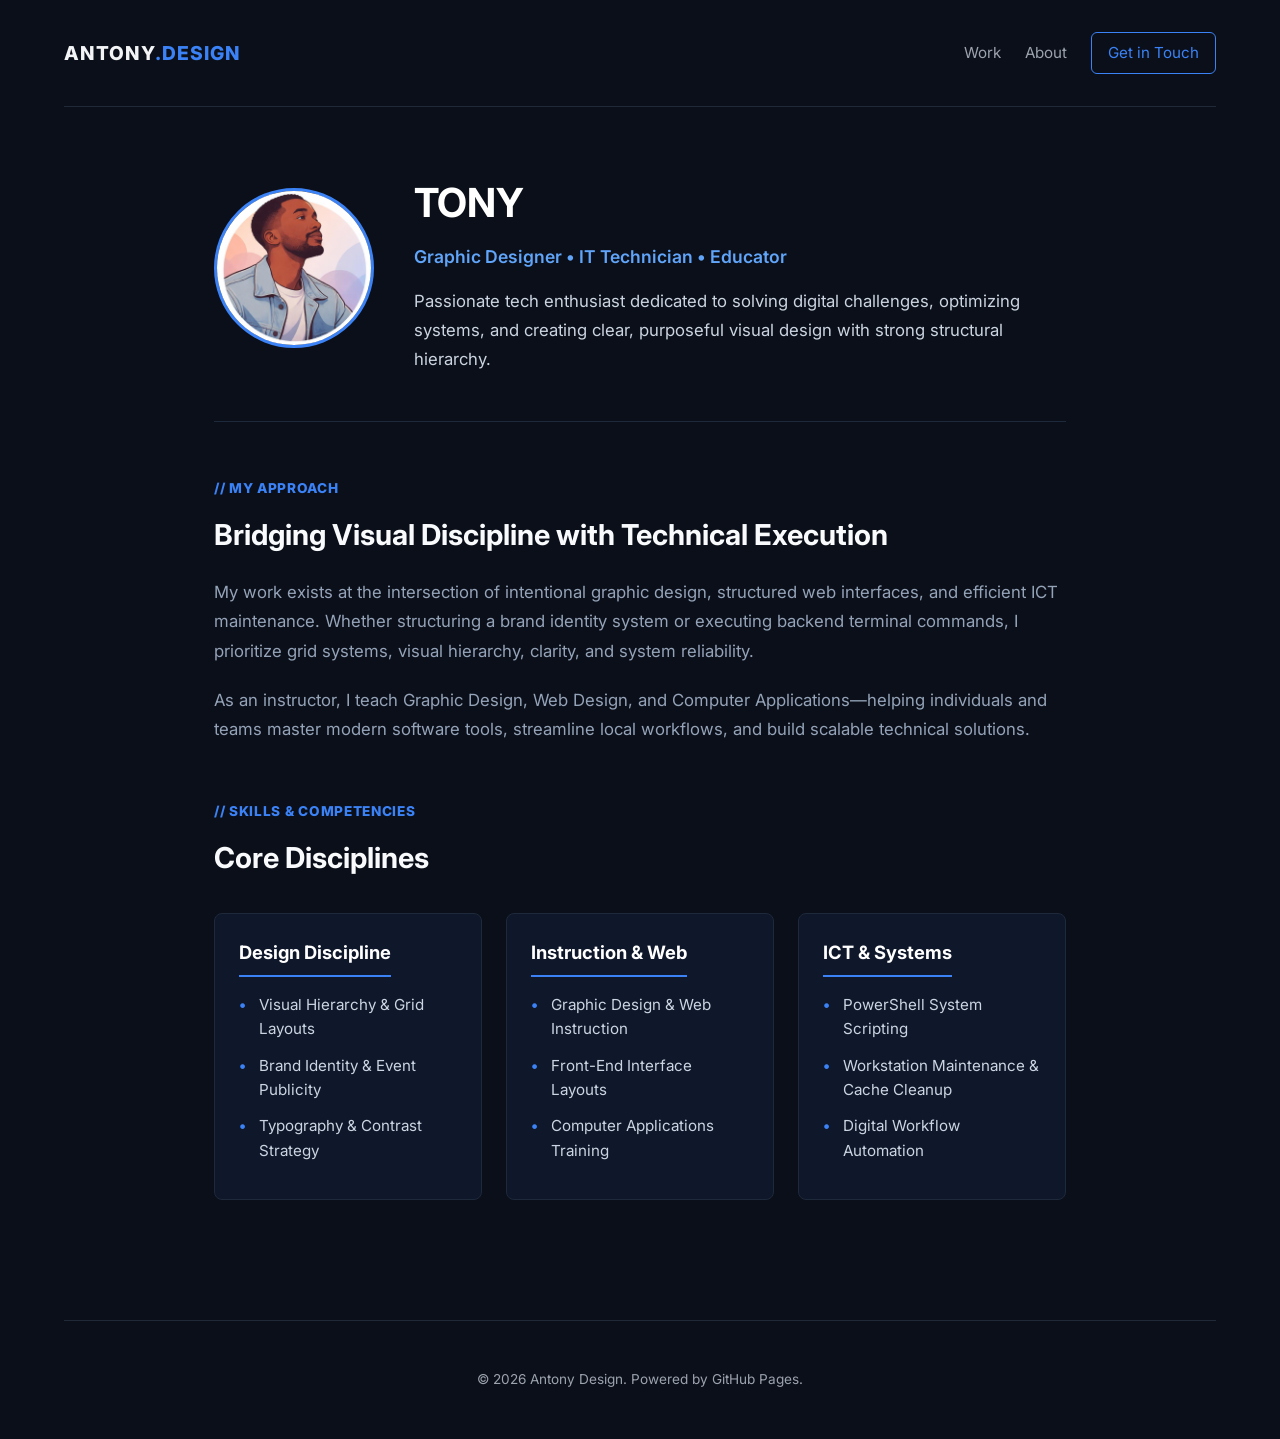
==== about.html @ 97274003 "Deploy fresh clean studio portfolio" ====
<!DOCTYPE html>
<html lang="en">
<head>
    <meta charset="UTF-8">
    <meta name="viewport" content="width=device-width, initial-scale=1.0">
    <title>About | Antony — Graphic Designer & ICT Educator</title>
    <link rel="stylesheet" href="style.css">
    <link rel="preconnect" href="https://fonts.googleapis.com">
    <link rel="preconnect" href="https://fonts.gstatic.com" crossorigin>
    <link href="https://fonts.googleapis.com/css2?family=Inter:wght@300;400;600;800&display=swap" rel="stylesheet">
    <style>
        /* Dedicated Layout Styling for About Page */
        .about-wrapper {
            max-width: 900px;
            margin: 0 auto;
            padding: 4rem 1.5rem;
        }

        .about-hero-card {
            display: flex;
            align-items: center;
            gap: 2.5rem;
            margin-bottom: 3.5rem;
            padding-bottom: 3rem;
            border-bottom: 1px solid #1e293b;
        }

        .about-avatar img {
            width: 160px;
            height: 160px;
            border-radius: 50%;
            object-fit: cover;
            border: 3px solid #3b82f6;
        }

        .about-intro h1 {
            font-size: 2.5rem;
            color: #ffffff;
            margin-bottom: 0.5rem;
        }

        .about-subtitle {
            font-size: 1.1rem;
            color: #60a5fa;
            font-weight: 600;
            margin-bottom: 1rem;
        }

        .about-bio-text {
            color: #cbd5e1;
            font-size: 1.05rem;
            line-height: 1.7;
        }

        .section-tag {
            color: #3b82f6;
            font-size: 0.85rem;
            font-weight: 800;
            letter-spacing: 0.05em;
            text-transform: uppercase;
            margin-bottom: 0.75rem;
        }

        .about-detail-section {
            margin-bottom: 3.5rem;
        }

        .about-detail-section h2 {
            font-size: 1.8rem;
            color: #f8fafc;
            margin-bottom: 1.25rem;
        }

        .about-detail-section p {
            color: #94a3b8;
            font-size: 1.05rem;
            line-height: 1.75;
            margin-bottom: 1.25rem;
        }

        /* Responsive 3-column skills grid */
        .skills-grid {
            display: grid;
            grid-template-columns: repeat(auto-fit, minmax(250px, 1fr));
            gap: 1.5rem;
            margin-top: 2rem;
        }

        .skill-card {
            background: #0f172a;
            border: 1px solid #1e293b;
            padding: 1.5rem;
            border-radius: 8px;
        }

        .skill-card h3 {
            font-size: 1.15rem;
            color: #ffffff;
            margin-bottom: 1rem;
            border-bottom: 2px solid #3b82f6;
            padding-bottom: 0.5rem;
            display: inline-block;
        }

        .skill-card ul {
            list-style: none;
            padding: 0;
            margin: 0;
        }

        .skill-card li {
            color: #cbd5e1;
            font-size: 0.95rem;
            margin-bottom: 0.75rem;
            position: relative;
            padding-left: 1.25rem;
        }

        .skill-card li::before {
            content: "•";
            color: #3b82f6;
            font-weight: bold;
            position: absolute;
            left: 0;
        }

        @media (max-width: 640px) {
            .about-hero-card {
                flex-direction: column;
                text-align: center;
                gap: 1.5rem;
            }
        }
    </style>
</head>
<body>

    <!-- Header Navigation -->
    <header class="navbar">
        <div class="logo"><a href="index.html" style="text-decoration:none; color:inherit;">ANTONY<span>.DESIGN</span></a></div>
        <nav>
            <a href="index.html#work">Work</a>
            <a href="about.html" class="active">About</a>
            <a href="index.html#contact" class="nav-cta">Get in Touch</a>
        </nav>
    </header>

    <main class="about-wrapper">
        
        <!-- Top Profile Banner -->
        <div class="about-hero-card">
            <div class="about-avatar">
                <img src="images/profile.jpg" alt="Antony - Graphic Designer & ICT Educator">
            </div>
            <div class="about-intro">
                <h1>TONY</h1>
                <p class="about-subtitle">Graphic Designer • IT Technician • Educator</p>
                <p class="about-bio-text">
                    Passionate tech enthusiast dedicated to solving digital challenges, optimizing systems, and creating clear, purposeful visual design with strong structural hierarchy.
                </p>
            </div>
        </div>

        <!-- Comprehensive Story Section -->
        <section class="about-detail-section">
            <div class="section-tag">// MY APPROACH</div>
            <h2>Bridging Visual Discipline with Technical Execution</h2>
            <p>
                My work exists at the intersection of intentional graphic design, structured web interfaces, and efficient ICT maintenance. Whether structuring a brand identity system or executing backend terminal commands, I prioritize grid systems, visual hierarchy, clarity, and system reliability.
            </p>
            <p>
                As an instructor, I teach Graphic Design, Web Design, and Computer Applications—helping individuals and teams master modern software tools, streamline local workflows, and build scalable technical solutions.
            </p>
        </section>

        <!-- Technical & Creative Skill Matrix -->
        <section class="about-detail-section">
            <div class="section-tag">// SKILLS & COMPETENCIES</div>
            <h2>Core Disciplines</h2>

            <div class="skills-grid">
                <div class="skill-card">
                    <h3>Design Discipline</h3>
                    <ul>
                        <li>Visual Hierarchy & Grid Layouts</li>
                        <li>Brand Identity & Event Publicity</li>
                        <li>Typography & Contrast Strategy</li>
                    </ul>
                </div>

                <div class="skill-card">
                    <h3>Instruction & Web</h3>
                    <ul>
                        <li>Graphic Design & Web Instruction</li>
                        <li>Front-End Interface Layouts</li>
                        <li>Computer Applications Training</li>
                    </ul>
                </div>

                <div class="skill-card">
                    <h3>ICT & Systems</h3>
                    <ul>
                        <li>PowerShell System Scripting</li>
                        <li>Workstation Maintenance & Cache Cleanup</li>
                        <li>Digital Workflow Automation</li>
                    </ul>
                </div>
            </div>
        </section>

    </main>

    <footer>
        <p>&copy; 2026 Antony Design. Powered by GitHub Pages.</p>
    </footer>

</body>
</html>
---- style.css ----
/* Dark Minimalist Modern Theme */
:root {
    --bg-color: #0b0f19;
    --card-bg: #111827;
    --text-primary: #f3f4f6;
    --text-secondary: #9ca3af;
    --accent: #3b82f6;
    --accent-hover: #60a5fa;
    --border-color: #1f2937;
    --font-main: 'Inter', -apple-system, BlinkMacSystemFont, sans-serif;
}

* {
    margin: 0;
    padding: 0;
    box-sizing: border-box;
}

body {
    background-color: var(--bg-color);
    color: var(--text-primary);
    font-family: var(--font-main);
    line-height: 1.6;
    padding: 0 5%;
}

/* Navbar */
.navbar {
    display: flex;
    justify-content: space-between;
    align-items: center;
    padding: 2rem 0;
    border-bottom: 1px solid var(--border-color);
    gap: 1rem;
}

.logo {
    font-weight: 800;
    font-size: 1.2rem;
    letter-spacing: 1px;
    white-space: nowrap;
}

.logo span {
    color: var(--accent);
}

nav {
    display: flex;
    align-items: center;
    gap: 1.5rem;
    flex-wrap: wrap;
}

nav a {
    color: var(--text-secondary);
    text-decoration: none;
    font-size: 0.95rem;
    transition: color 0.3s ease;
    white-space: nowrap;
}

nav a:hover {
    color: var(--text-primary);
}

.nav-cta {
    border: 1px solid var(--accent);
    padding: 0.5rem 1rem;
    border-radius: 6px;
    color: var(--accent);
    white-space: nowrap;
}

.nav-cta:hover {
    background-color: var(--accent);
    color: #fff;
}

/* Hero Section */
.hero {
    padding: 4rem 0;
}

.hero-container {
    display: flex;
    flex-direction: row;
    align-items: flex-start;
    gap: 1.5rem;
    max-width: 900px;
    margin: 0 auto;
}

.profile-avatar {
    width: 85px;
    height: 85px;
    aspect-ratio: 1 / 1;
    border-radius: 50%;
    overflow: hidden;
    border: 2px solid var(--accent);
    box-shadow: 0 4px 15px rgba(0, 0, 0, 0.3);
    flex-shrink: 0;
    margin-top: 5px;
}

.profile-avatar img {
    width: 100%;
    height: 100%;
    display: block;
    object-fit: cover;
    object-position: center;
}

.hero-text {
    flex: 1;
}

.tagline {
    color: var(--accent);
    font-weight: 600;
    font-size: 0.85rem;
    letter-spacing: 2px;
    margin-bottom: 0.5rem;
}

.hero h1 {
    font-size: 2.5rem;
    font-weight: 800;
    line-height: 1.2;
    margin-bottom: 1rem;
}

.bio {
    font-size: 1.05rem;
    color: var(--text-secondary);
    margin-bottom: 2rem;
}

.hero-buttons {
    display: flex;
    gap: 1rem;
}

/* Buttons */
.btn {
    display: inline-block;
    padding: 0.8rem 1.8rem;
    border-radius: 6px;
    text-decoration: none;
    font-weight: 600;
    font-size: 0.95rem;
    transition: all 0.3s ease;
    cursor: pointer;
    border: none;
    white-space: nowrap;
}

.btn.primary {
    background-color: var(--accent);
    color: #fff;
}

.btn.primary:hover {
    background-color: var(--accent-hover);
}

.btn.secondary {
    background-color: transparent;
    color: var(--text-primary);
    border: 1px solid var(--border-color);
}

.btn.secondary:hover {
    border-color: var(--text-secondary);
}

/* Portfolio Section */
.portfolio-section {
    padding: 4rem 0;
    border-top: 1px solid var(--border-color);
}

.section-header {
    margin-bottom: 3rem;
}

.section-header h2 {
    font-size: 2rem;
    margin-bottom: 0.5rem;
}

.section-header p {
    color: var(--text-secondary);
}

.portfolio-grid {
    display: grid;
    grid-template-columns: repeat(auto-fit, minmax(320px, 1fr));
    gap: 2rem;
}

.portfolio-card {
    background-color: var(--card-bg);
    border: 1px solid var(--border-color);
    border-radius: 10px;
    overflow: hidden;
    transition: transform 0.3s ease, border-color 0.3s ease;
}

.portfolio-card:hover {
    transform: translateY(-5px);
    border-color: var(--accent);
}

.card-image img {
    width: 100%;
    height: 240px;
    object-fit: cover;
    display: block;
}

.card-info {
    padding: 1.5rem;
}

.card-info .category {
    font-size: 0.75rem;
    text-transform: uppercase;
    letter-spacing: 1px;
    color: var(--accent);
    font-weight: 600;
}

.card-info h3 {
    margin: 0.5rem 0;
    font-size: 1.2rem;
}

.card-info p {
    color: var(--text-secondary);
    font-size: 0.9rem;
}

/* Blog Section */
.blog-section {
    padding: 6rem 0;
    border-top: 1px solid var(--border-color);
}

.blog-grid {
    display: grid;
    grid-template-columns: repeat(auto-fit, minmax(300px, 1fr));
    gap: 2rem;
}

.blog-card {
    background-color: var(--card-bg);
    border: 1px solid var(--border-color);
    padding: 2rem;
    border-radius: 10px;
    display: flex;
    flex-direction: column;
    justify-content: space-between;
    transition: border-color 0.3s ease;
}

.blog-card:hover {
    border-color: var(--accent);
}

.blog-meta {
    display: flex;
    justify-content: space-between;
    font-size: 0.8rem;
    margin-bottom: 1rem;
}

.blog-tag {
    color: var(--accent);
    font-weight: 600;
    text-transform: uppercase;
    letter-spacing: 1px;
}

.blog-date {
    color: var(--text-secondary);
}

.blog-card h3 {
    font-size: 1.25rem;
    margin-bottom: 0.75rem;
}

.blog-card p {
    color: var(--text-secondary);
    font-size: 0.95rem;
    margin-bottom: 1.5rem;
}

.read-more {
    color: var(--accent);
    text-decoration: none;
    font-weight: 600;
    font-size: 0.9rem;
}

/* Contact Section */
.contact-section {
    padding: 6rem 0;
    border-top: 1px solid var(--border-color);
}

.contact-container {
    max-width: 600px;
    margin: 0 auto;
}

.contact-container h2 {
    font-size: 2rem;
    margin-bottom: 0.5rem;
    text-align: center;
}

.contact-container p {
    color: var(--text-secondary);
    text-align: center;
    margin-bottom: 2.5rem;
}

.contact-form {
    display: flex;
    flex-direction: column;
    gap: 1.5rem;
}

.form-group {
    display: flex;
    flex-direction: column;
    gap: 0.5rem;
}

.form-group label {
    font-size: 0.85rem;
    font-weight: 600;
    color: var(--text-secondary);
}

.form-group input,
.form-group textarea {
    background-color: var(--card-bg);
    border: 1px solid var(--border-color);
    color: var(--text-primary);
    padding: 0.8rem 1rem;
    border-radius: 6px;
    font-family: inherit;
    font-size: 0.95rem;
}

.form-group input:focus,
.form-group textarea:focus {
    outline: none;
    border-color: var(--accent);
}

footer {
    text-align: center;
    padding: 3rem 0;
    color: var(--text-secondary);
    font-size: 0.85rem;
    border-top: 1px solid var(--border-color);
}

/* Lightbox Modal */
.modal {
    display: none;
    position: fixed;
    z-index: 2000;
    padding-top: 30px;
    left: 0;
    top: 0;
    width: 100%;
    height: 100%;
    overflow: auto;
    background-color: rgba(0, 0, 0, 0.9);
    backdrop-filter: blur(5px);
}

.modal-content-container {
    margin: auto;
    display: flex;
    flex-direction: column;
    align-items: center;
    max-width: 90%;
    max-height: 85vh;
}

.modal-content {
    max-width: 100%;
    max-height: 75vh;
    border-radius: 8px;
    box-shadow: 0 10px 30px rgba(0,0,0,0.8);
    object-fit: contain;
}

.modal-close {
    position: absolute;
    top: 15px;
    right: 35px;
    color: #f1f1f1;
    font-size: 40px;
    font-weight: bold;
    cursor: pointer;
}

.modal-close:hover {
    color: var(--accent);
}

.modal-actions {
    margin-top: 15px;
}

.like-button {
    background-color: var(--card-bg);
    border: 1px solid var(--border-color);
    color: var(--text-primary);
    padding: 0.6rem 1.5rem;
    border-radius: 30px;
    font-size: 1rem;
    cursor: pointer;
    display: flex;
    align-items: center;
    gap: 8px;
    transition: all 0.3s ease;
}

.like-button .heart-icon {
    font-size: 1.2rem;
    color: #9ca3af;
}

.like-button.liked {
    border-color: #ef4444;
    background-color: rgba(239, 68, 68, 0.1);
}

.like-button.liked .heart-icon {
    color: #ef4444;
    transform: scale(1.2);
}

/* Mobile Responsiveness */
@media (max-width: 768px) {
    .navbar {
        flex-direction: column;
        align-items: flex-start;
    }

    nav {
        margin-top: 1rem;
        width: 100%;
    }

    .hero-container {
        flex-direction: column;
        align-items: center;
        text-align: center;
    }

    .hero-buttons {
        flex-direction: column;
    }

    .btn {
        width: 100%;
        text-align: center;
    }
}
.whatsapp-btn {
    background-color: #25D366;
    color: #ffffff;
    font-weight: 600;
    padding: 0.75rem 1.5rem;
    border-radius: 6px;
    text-decoration: none;
    display: inline-flex;
    align-items: center;
    gap: 0.5rem;
    transition: background-color 0.2s ease, transform 0.2s ease;
}

.whatsapp-btn:hover {
    background-color: #1da851;
    transform: translateY(-2px);
}
.whatsapp-float {
    position: fixed;
    bottom: 24px;
    right: 24px;
    width: 54px;
    height: 54px;
    background-color: #25D366;
    color: #ffffff;
    border-radius: 50%;
    display: flex;
    align-items: center;
    justify-content: center;
    box-shadow: 0 4px 12px rgba(0, 0, 0, 0.3);
    z-index: 1000;
    transition: transform 0.2s ease, background-color 0.2s ease;
}

.whatsapp-float:hover {
    background-color: #1da851;
    transform: scale(1.1);
}
/* Author Bio Box */
.author-box {
    display: flex;
    align-items: center;
    gap: 1.5rem;
    background: #0f172a;
    border: 1px solid #1e293b;
    border-radius: 8px;
    padding: 1.75rem;
    margin: 3rem 0;
}

.author-avatar {
    width: 80px;
    height: 80px;
    max-width: 100%; /* Ensures it never overflows its parent */
    border-radius: 50%;
    object-fit: cover;
    border: 2px solid #3b82f6;
    flex-shrink: 0; /* Prevents flexbox from squishing the image non-proportionally */
}

.author-label {
    font-size: 0.75rem;
    font-weight: 800;
    color: #3b82f6;
    letter-spacing: 0.05em;
}

.author-name {
    font-size: 1.25rem;
    color: #ffffff;
    margin: 0.25rem 0 0.5rem 0;
}

.author-bio {
    color: #94a3b8;
    font-size: 0.95rem;
    line-height: 1.5;
    margin-bottom: 0.75rem;
}

.author-links {
    font-size: 0.875rem;
}

.author-links a {
    color: #60a5fa;
    text-decoration: none;
    font-weight: 600;
}

.author-links a:hover {
    text-decoration: underline;
}

/* Mobile responsive layout */
@media (max-width: 600px) {
    .author-box {
        flex-direction: column;
        text-align: center;
        padding: 1.25rem;
    }

    .author-avatar {
        width: 64px;
        height: 64px; /* Slightly smaller for mobile screens */
    }
}
    }
	
}
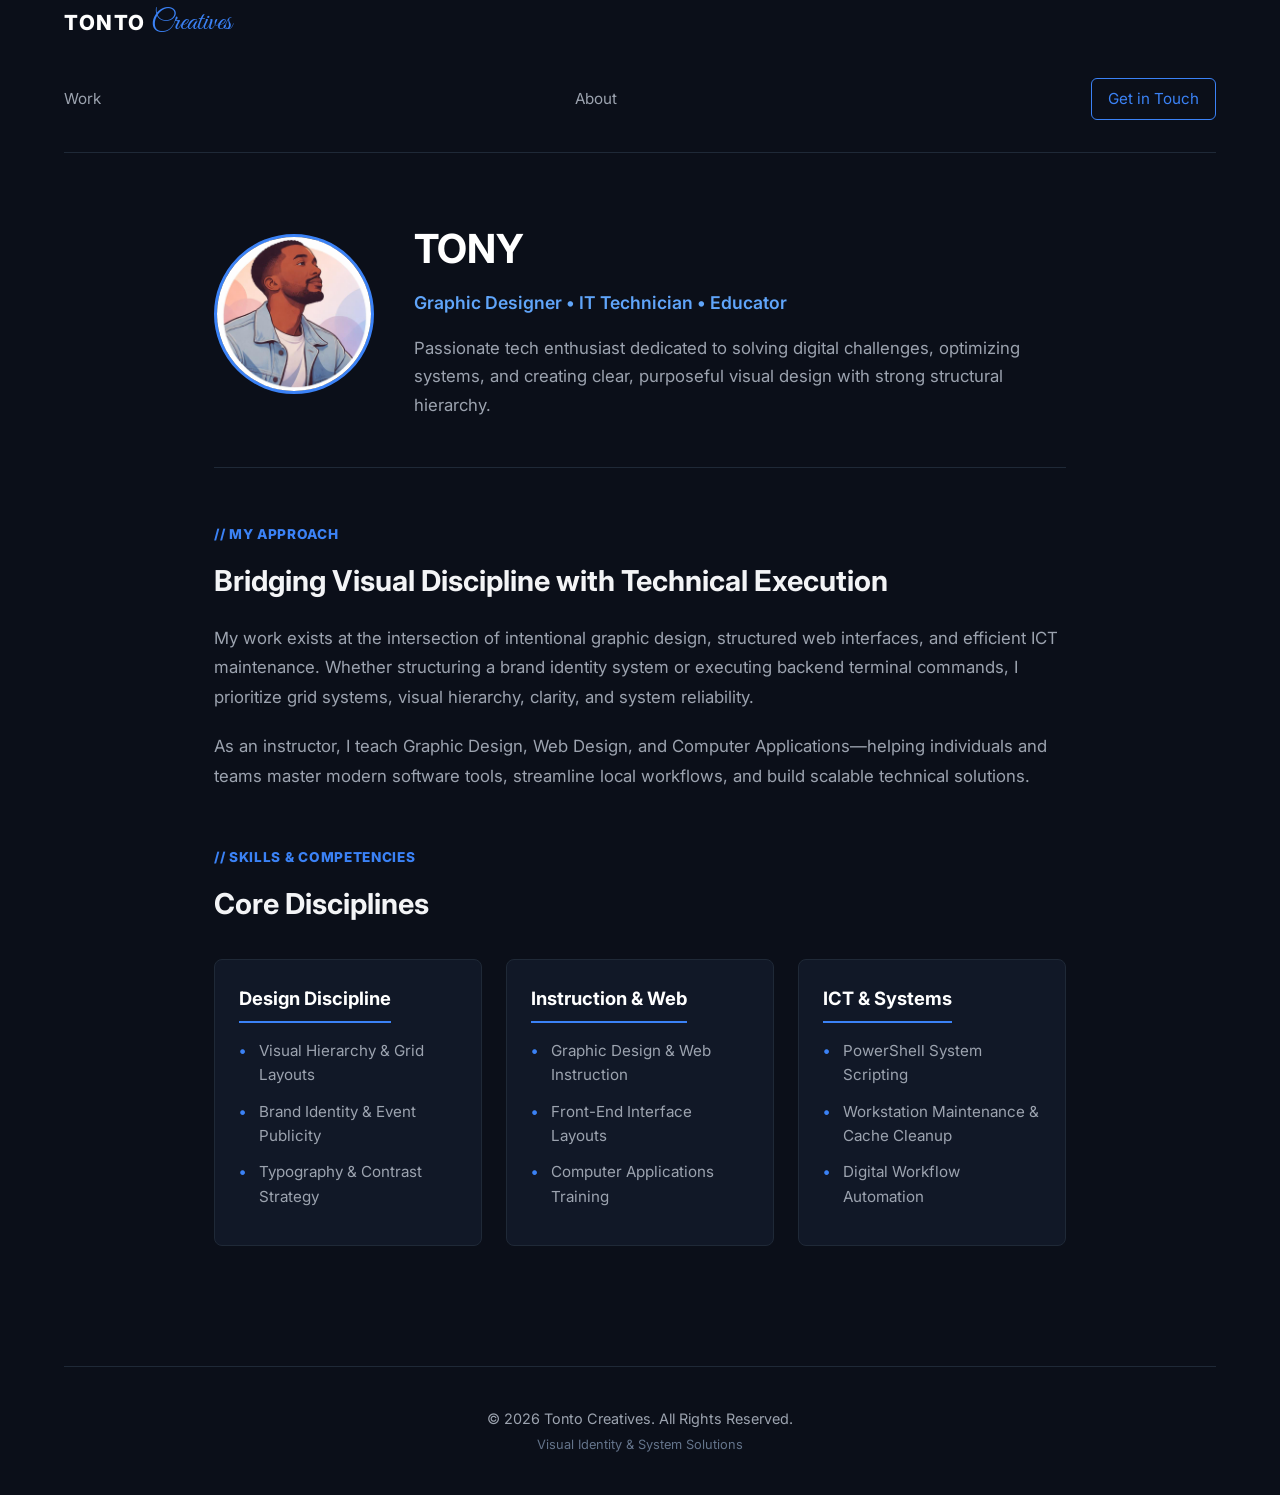
==== commit 03aa345f: "Add Samsung Galaxy A07 tech review article and updated assets" ====
--- a/about.html
+++ b/about.html
@@ -3,11 +3,16 @@
 <head>
     <meta charset="UTF-8">
     <meta name="viewport" content="width=device-width, initial-scale=1.0">
-    <title>About | Antony — Graphic Designer & ICT Educator</title>
-    <link rel="stylesheet" href="style.css">
+    <title>About | Tonto Creatives — Graphic Designer & ICT Educator</title>
+    
+    <!-- Google Fonts for Inter & Great Vibes -->
     <link rel="preconnect" href="https://fonts.googleapis.com">
     <link rel="preconnect" href="https://fonts.gstatic.com" crossorigin>
-    <link href="https://fonts.googleapis.com/css2?family=Inter:wght@300;400;600;800&display=swap" rel="stylesheet">
+    <link href="https://fonts.googleapis.com/css2?family=Great+Vibes&family=Inter:wght@300;400;600;800&display=swap" rel="stylesheet">
+    
+    <!-- Shared Master Stylesheet -->
+    <link rel="stylesheet" href="style.css">
+
     <style>
         /* Dedicated Layout Styling for About Page */
         .about-wrapper {
@@ -22,7 +27,7 @@
             gap: 2.5rem;
             margin-bottom: 3.5rem;
             padding-bottom: 3rem;
-            border-bottom: 1px solid #1e293b;
+            border-bottom: 1px solid var(--border-color);
         }
 
         .about-avatar img {
@@ -30,7 +35,7 @@
             height: 160px;
             border-radius: 50%;
             object-fit: cover;
-            border: 3px solid #3b82f6;
+            border: 3px solid var(--accent);
         }
 
         .about-intro h1 {
@@ -41,19 +46,19 @@
 
         .about-subtitle {
             font-size: 1.1rem;
-            color: #60a5fa;
+            color: var(--accent-hover);
             font-weight: 600;
             margin-bottom: 1rem;
         }
 
         .about-bio-text {
-            color: #cbd5e1;
+            color: var(--text-secondary);
             font-size: 1.05rem;
             line-height: 1.7;
         }
 
         .section-tag {
-            color: #3b82f6;
+            color: var(--accent);
             font-size: 0.85rem;
             font-weight: 800;
             letter-spacing: 0.05em;
@@ -67,12 +72,12 @@
 
         .about-detail-section h2 {
             font-size: 1.8rem;
-            color: #f8fafc;
+            color: var(--text-primary);
             margin-bottom: 1.25rem;
         }
 
         .about-detail-section p {
-            color: #94a3b8;
+            color: var(--text-secondary);
             font-size: 1.05rem;
             line-height: 1.75;
             margin-bottom: 1.25rem;
@@ -87,8 +92,8 @@
         }
 
         .skill-card {
-            background: #0f172a;
-            border: 1px solid #1e293b;
+            background: var(--card-bg);
+            border: 1px solid var(--border-color);
             padding: 1.5rem;
             border-radius: 8px;
         }
@@ -97,7 +102,7 @@
             font-size: 1.15rem;
             color: #ffffff;
             margin-bottom: 1rem;
-            border-bottom: 2px solid #3b82f6;
+            border-bottom: 2px solid var(--accent);
             padding-bottom: 0.5rem;
             display: inline-block;
         }
@@ -109,7 +114,7 @@
         }
 
         .skill-card li {
-            color: #cbd5e1;
+            color: var(--text-secondary);
             font-size: 0.95rem;
             margin-bottom: 0.75rem;
             position: relative;
@@ -118,7 +123,7 @@
 
         .skill-card li::before {
             content: "•";
-            color: #3b82f6;
+            color: var(--accent);
             font-weight: bold;
             position: absolute;
             left: 0;
@@ -137,8 +142,9 @@
 
     <!-- Header Navigation -->
     <header class="navbar">
-        <div class="logo"><a href="index.html" style="text-decoration:none; color:inherit;">ANTONY<span>.DESIGN</span></a></div>
-        <nav>
+        <a href="index.html" class="nav-logo">TONTO <span class="logo-script">Creatives</span></a>
+        
+        <nav class="nav-links">
             <a href="index.html#work">Work</a>
             <a href="about.html" class="active">About</a>
             <a href="index.html#contact" class="nav-cta">Get in Touch</a>
@@ -210,8 +216,12 @@
 
     </main>
 
+    <!-- Studio Footer -->
     <footer>
-        <p>&copy; 2026 Antony Design. Powered by GitHub Pages.</p>
+        <div class="footer-container">
+            <p>&copy; 2026 Tonto Creatives. All Rights Reserved.</p>
+            <p class="footer-subtext">Visual Identity & System Solutions</p>
+        </div>
     </footer>
 
 </body>
--- a/style.css
+++ b/style.css
@@ -1,15 +1,20 @@
-/* Dark Minimalist Modern Theme */
+/* ==========================================================================
+   1. GLOBAL VARIABLES & DESIGN SYSTEM
+   ========================================================================== */
 :root {
     --bg-color: #0b0f19;
     --card-bg: #111827;
     --text-primary: #f3f4f6;
     --text-secondary: #9ca3af;
+    --text-muted: #64748b;
     --accent: #3b82f6;
     --accent-hover: #60a5fa;
     --border-color: #1f2937;
     --font-main: 'Inter', -apple-system, BlinkMacSystemFont, sans-serif;
-}
-
+    --font-script: 'Great Vibes', cursive;
+}
+
+/* Base Reset */
 * {
     margin: 0;
     padding: 0;
@@ -24,35 +29,52 @@
     padding: 0 5%;
 }
 
-/* Navbar */
-.navbar {
+
+/* ==========================================================================
+   2. HEADER & NAVIGATION
+   ========================================================================== */
+nav {
     display: flex;
     justify-content: space-between;
     align-items: center;
     padding: 2rem 0;
     border-bottom: 1px solid var(--border-color);
     gap: 1rem;
-}
-
-.logo {
+    flex-wrap: wrap;
+}
+
+/* Studio Logo Branding */
+.nav-logo {
+    font-family: var(--font-main);
     font-weight: 800;
-    font-size: 1.2rem;
-    letter-spacing: 1px;
+    font-size: 1.3rem;
+    letter-spacing: 1.5px;
+    text-decoration: none;
+    color: #ffffff;
+    display: flex;
+    align-items: center;
+    gap: 0.35rem;
     white-space: nowrap;
 }
 
-.logo span {
-    color: var(--accent);
-}
-
-nav {
+/* Script Font for "Creatives" */
+.logo-script {
+    font-family: var(--font-script);
+    font-weight: 400;
+    font-size: 1.8rem;
+    color: var(--accent);
+    text-transform: none;
+    letter-spacing: 0;
+}
+
+.nav-links {
     display: flex;
     align-items: center;
     gap: 1.5rem;
     flex-wrap: wrap;
 }
 
-nav a {
+.nav-links a {
     color: var(--text-secondary);
     text-decoration: none;
     font-size: 0.95rem;
@@ -60,7 +82,7 @@
     white-space: nowrap;
 }
 
-nav a:hover {
+.nav-links a:hover {
     color: var(--text-primary);
 }
 
@@ -68,16 +90,20 @@
     border: 1px solid var(--accent);
     padding: 0.5rem 1rem;
     border-radius: 6px;
-    color: var(--accent);
+    color: var(--accent) !important;
     white-space: nowrap;
+    transition: all 0.3s ease;
 }
 
 .nav-cta:hover {
     background-color: var(--accent);
-    color: #fff;
-}
-
-/* Hero Section */
+    color: #ffffff !important;
+}
+
+
+/* ==========================================================================
+   3. HERO SECTION
+   ========================================================================== */
 .hero {
     padding: 4rem 0;
 }
@@ -127,21 +153,39 @@
     font-size: 2.5rem;
     font-weight: 800;
     line-height: 1.2;
+    margin-bottom: 0.5rem;
+}
+
+.hero-subtitle {
+    color: var(--accent);
+    font-weight: 600;
+    font-size: 0.95rem;
     margin-bottom: 1rem;
 }
 
-.bio {
+.hero-bio {
     font-size: 1.05rem;
     color: var(--text-secondary);
+    margin-bottom: 1.5rem;
+}
+
+.hero-quote {
+    font-style: italic;
+    color: var(--text-muted);
+    border-left: 3px solid var(--accent);
+    padding-left: 1rem;
     margin-bottom: 2rem;
 }
 
-.hero-buttons {
+.hero-cta {
     display: flex;
     gap: 1rem;
 }
 
-/* Buttons */
+
+/* ==========================================================================
+   4. BUTTON STYLES
+   ========================================================================== */
 .btn {
     display: inline-block;
     padding: 0.8rem 1.8rem;
@@ -157,7 +201,7 @@
 
 .btn.primary {
     background-color: var(--accent);
-    color: #fff;
+    color: #ffffff;
 }
 
 .btn.primary:hover {
@@ -174,7 +218,10 @@
     border-color: var(--text-secondary);
 }
 
-/* Portfolio Section */
+
+/* ==========================================================================
+   5. PORTFOLIO SECTION
+   ========================================================================== */
 .portfolio-section {
     padding: 4rem 0;
     border-top: 1px solid var(--border-color);
@@ -241,7 +288,10 @@
     font-size: 0.9rem;
 }
 
-/* Blog Section */
+
+/* ==========================================================================
+   6. BLOG SECTION
+   ========================================================================== */
 .blog-section {
     padding: 6rem 0;
     border-top: 1px solid var(--border-color);
@@ -304,7 +354,10 @@
     font-size: 0.9rem;
 }
 
-/* Contact Section */
+
+/* ==========================================================================
+   7. CONTACT SECTION & FORMS
+   ========================================================================== */
 .contact-section {
     padding: 6rem 0;
     border-top: 1px solid var(--border-color);
@@ -346,6 +399,7 @@
 }
 
 .form-group input,
+.form-group select,
 .form-group textarea {
     background-color: var(--card-bg);
     border: 1px solid var(--border-color);
@@ -357,20 +411,75 @@
 }
 
 .form-group input:focus,
+.form-group select:focus,
 .form-group textarea:focus {
     outline: none;
     border-color: var(--accent);
 }
 
-footer {
-    text-align: center;
-    padding: 3rem 0;
-    color: var(--text-secondary);
-    font-size: 0.85rem;
-    border-top: 1px solid var(--border-color);
-}
-
-/* Lightbox Modal */
+
+/* ==========================================================================
+   8. AUTHOR BIO BOX (FOR BLOG / TUTORIAL PAGES)
+   ========================================================================== */
+.author-box {
+    display: flex;
+    align-items: center;
+    gap: 1.5rem;
+    background: #0f172a;
+    border: 1px solid #1e293b;
+    border-radius: 8px;
+    padding: 1.75rem;
+    margin: 3rem 0;
+}
+
+.author-avatar {
+    width: 80px;
+    height: 80px;
+    max-width: 100%;
+    border-radius: 50%;
+    object-fit: cover;
+    border: 2px solid var(--accent);
+    flex-shrink: 0;
+}
+
+.author-label {
+    font-size: 0.75rem;
+    font-weight: 800;
+    color: var(--accent);
+    letter-spacing: 0.05em;
+}
+
+.author-name {
+    font-size: 1.25rem;
+    color: #ffffff;
+    margin: 0.25rem 0 0.5rem 0;
+}
+
+.author-bio {
+    color: var(--text-secondary);
+    font-size: 0.95rem;
+    line-height: 1.5;
+    margin-bottom: 0.75rem;
+}
+
+.author-links {
+    font-size: 0.875rem;
+}
+
+.author-links a {
+    color: var(--accent-hover);
+    text-decoration: none;
+    font-weight: 600;
+}
+
+.author-links a:hover {
+    text-decoration: underline;
+}
+
+
+/* ==========================================================================
+   9. LIGHTBOX MODAL
+   ========================================================================== */
 .modal {
     display: none;
     position: fixed;
@@ -436,7 +545,7 @@
 
 .like-button .heart-icon {
     font-size: 1.2rem;
-    color: #9ca3af;
+    color: var(--text-secondary);
 }
 
 .like-button.liked {
@@ -449,33 +558,10 @@
     transform: scale(1.2);
 }
 
-/* Mobile Responsiveness */
-@media (max-width: 768px) {
-    .navbar {
-        flex-direction: column;
-        align-items: flex-start;
-    }
-
-    nav {
-        margin-top: 1rem;
-        width: 100%;
-    }
-
-    .hero-container {
-        flex-direction: column;
-        align-items: center;
-        text-align: center;
-    }
-
-    .hero-buttons {
-        flex-direction: column;
-    }
-
-    .btn {
-        width: 100%;
-        text-align: center;
-    }
-}
+
+/* ==========================================================================
+   10. WHATSAPP INTEGRATION
+   ========================================================================== */
 .whatsapp-btn {
     background-color: #25D366;
     color: #ffffff;
@@ -493,6 +579,7 @@
     background-color: #1da851;
     transform: translateY(-2px);
 }
+
 .whatsapp-float {
     position: fixed;
     bottom: 24px;
@@ -514,63 +601,56 @@
     background-color: #1da851;
     transform: scale(1.1);
 }
-/* Author Bio Box */
-.author-box {
-    display: flex;
-    align-items: center;
-    gap: 1.5rem;
-    background: #0f172a;
-    border: 1px solid #1e293b;
-    border-radius: 8px;
-    padding: 1.75rem;
-    margin: 3rem 0;
-}
-
-.author-avatar {
-    width: 80px;
-    height: 80px;
-    max-width: 100%; /* Ensures it never overflows its parent */
-    border-radius: 50%;
-    object-fit: cover;
-    border: 2px solid #3b82f6;
-    flex-shrink: 0; /* Prevents flexbox from squishing the image non-proportionally */
-}
-
-.author-label {
-    font-size: 0.75rem;
-    font-weight: 800;
-    color: #3b82f6;
-    letter-spacing: 0.05em;
-}
-
-.author-name {
-    font-size: 1.25rem;
-    color: #ffffff;
-    margin: 0.25rem 0 0.5rem 0;
-}
-
-.author-bio {
-    color: #94a3b8;
-    font-size: 0.95rem;
-    line-height: 1.5;
-    margin-bottom: 0.75rem;
-}
-
-.author-links {
-    font-size: 0.875rem;
-}
-
-.author-links a {
-    color: #60a5fa;
-    text-decoration: none;
-    font-weight: 600;
-}
-
-.author-links a:hover {
-    text-decoration: underline;
-}
-
-/* Mobile responsive layout */
+
+
+/* ==========================================================================
+   11. FOOTER
+   ========================================================================== */
+footer {
+    padding: 2.5rem 0;
+    text-align: center;
+    border-top: 1px solid var(--border-color);
+    color: var(--text-secondary);
+    font-size: 0.9rem;
+}
+
+.footer-subtext {
+    font-size: 0.8rem;
+    margin-top: 0.3rem;
+    color: var(--text-muted);
+}
+
+
+/* ==========================================================================
+   12. MEDIA QUERIES (MOBILE RESPONSIVENESS)
+   ========================================================================== */
+@media (max-width: 768px) {
+    nav {
+        flex-direction: column;
+        align-items: flex-start;
+    }
+
+    .nav-links {
+        margin-top: 1rem;
+        width: 100%;
+    }
+
+    .hero-container {
+        flex-direction: column;
+        align-items: center;
+        text-align: center;
+    }
+
+    .hero-cta {
+        flex-direction: column;
+    }
+
+    .btn {
+        width: 100%;
+        text-align: center;
+    }
+}
+
 @media (max-width: 600px) {
     .author-box {
         flex-direction: column;
@@ -580,9 +660,6 @@
 
     .author-avatar {
         width: 64px;
-        height: 64px; /* Slightly smaller for mobile screens */
+        height: 64px;
     }
-}
-    }
-	
 }
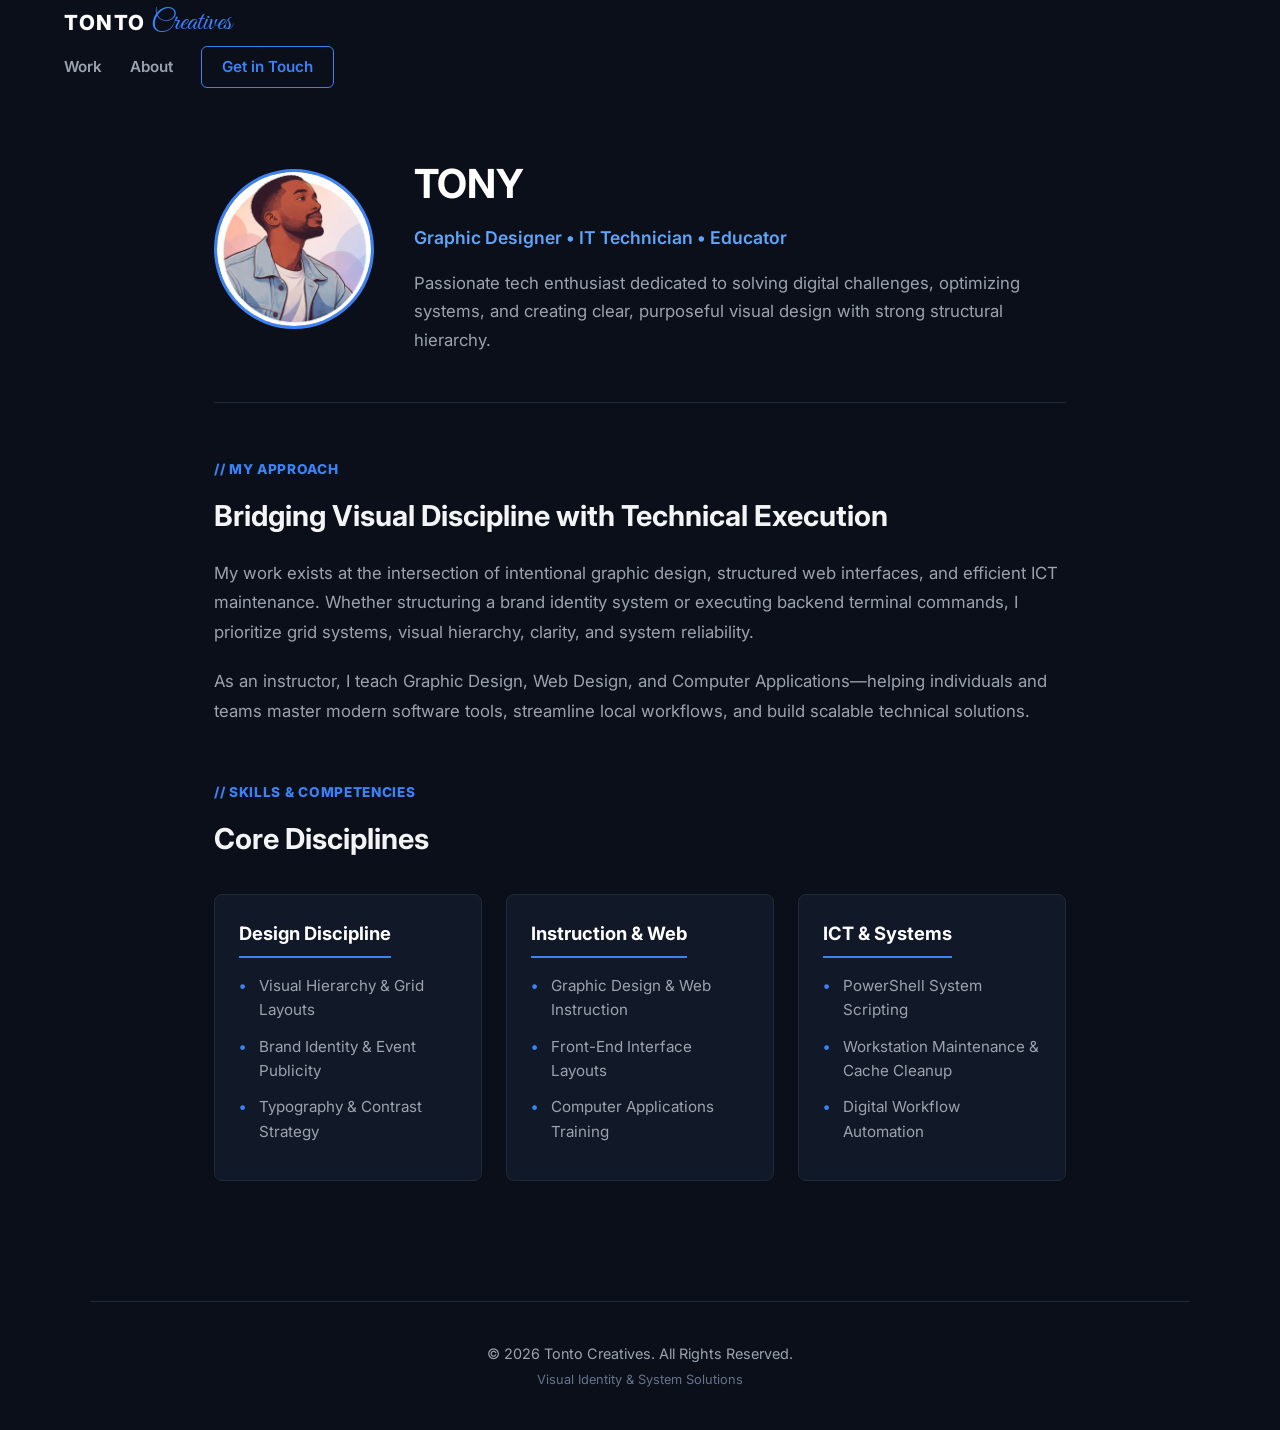
==== commit 8137434b: "Fix navbar html structure across pages and add Samsung A07 article card" ====
--- a/about.html
+++ b/about.html
@@ -142,13 +142,16 @@
 
     <!-- Header Navigation -->
     <header class="navbar">
-        <a href="index.html" class="nav-logo">TONTO <span class="logo-script">Creatives</span></a>
-        
-        <nav class="nav-links">
-            <a href="index.html#work">Work</a>
-            <a href="about.html" class="active">About</a>
-            <a href="index.html#contact" class="nav-cta">Get in Touch</a>
-        </nav>
+        <nav>
+    <a href="index.html" class="nav-logo">
+        TONTO <span class="logo-script">Creatives</span>
+    </a>
+    <div class="nav-links">
+        <a href="index.html#work">Work</a>
+        <a href="about.html">About</a>
+        <a href="index.html#contact" class="nav-cta">Get in Touch</a>
+    </div>
+</nav>
     </header>
 
     <main class="about-wrapper">
--- a/style.css
+++ b/style.css
@@ -31,19 +31,22 @@
 
 
 /* ==========================================================================
+   2. HEADER & NAVIGATION (FIXED SPACING)
+   ========================================================================== */
+n/* ==========================================================================
    2. HEADER & NAVIGATION
    ========================================================================== */
 nav {
     display: flex;
     justify-content: space-between;
     align-items: center;
-    padding: 2rem 0;
+    padding: 1.5rem 0;
     border-bottom: 1px solid var(--border-color);
-    gap: 1rem;
-    flex-wrap: wrap;
-}
-
-/* Studio Logo Branding */
+    max-width: 1100px;
+    margin: 0 auto;
+    width: 100%;
+}
+
 .nav-logo {
     font-family: var(--font-main);
     font-weight: 800;
@@ -57,7 +60,6 @@
     white-space: nowrap;
 }
 
-/* Script Font for "Creatives" */
 .logo-script {
     font-family: var(--font-script);
     font-weight: 400;
@@ -70,14 +72,14 @@
 .nav-links {
     display: flex;
     align-items: center;
-    gap: 1.5rem;
-    flex-wrap: wrap;
+    gap: 1.75rem;
 }
 
 .nav-links a {
     color: var(--text-secondary);
     text-decoration: none;
     font-size: 0.95rem;
+    font-weight: 600;
     transition: color 0.3s ease;
     white-space: nowrap;
 }
@@ -88,7 +90,7 @@
 
 .nav-cta {
     border: 1px solid var(--accent);
-    padding: 0.5rem 1rem;
+    padding: 0.5rem 1.25rem;
     border-radius: 6px;
     color: var(--accent) !important;
     white-space: nowrap;
@@ -102,24 +104,24 @@
 
 
 /* ==========================================================================
-   3. HERO SECTION
-   ========================================================================== */
-.hero {
+   3. HERO & ABOUT PAGE SECTION
+   ========================================================================== */
+.hero, .about-section {
     padding: 4rem 0;
 }
 
-.hero-container {
+.hero-container, .about-container {
     display: flex;
     flex-direction: row;
     align-items: flex-start;
-    gap: 1.5rem;
+    gap: 2rem;
     max-width: 900px;
     margin: 0 auto;
 }
 
 .profile-avatar {
-    width: 85px;
-    height: 85px;
+    width: 90px;
+    height: 90px;
     aspect-ratio: 1 / 1;
     border-radius: 50%;
     overflow: hidden;
@@ -290,17 +292,18 @@
 
 
 /* ==========================================================================
-   6. BLOG SECTION
+   6. BLOG SECTION & ARTICLE GRID
    ========================================================================== */
 .blog-section {
-    padding: 6rem 0;
+    padding: 5rem 0;
     border-top: 1px solid var(--border-color);
 }
 
 .blog-grid {
     display: grid;
-    grid-template-columns: repeat(auto-fit, minmax(300px, 1fr));
+    grid-template-columns: repeat(auto-fit, minmax(320px, 1fr));
     gap: 2rem;
+    margin-top: 2rem;
 }
 
 .blog-card {
@@ -311,11 +314,12 @@
     display: flex;
     flex-direction: column;
     justify-content: space-between;
-    transition: border-color 0.3s ease;
+    transition: border-color 0.3s ease, transform 0.3s ease;
 }
 
 .blog-card:hover {
     border-color: var(--accent);
+    transform: translateY(-3px);
 }
 
 .blog-meta {
@@ -339,6 +343,7 @@
 .blog-card h3 {
     font-size: 1.25rem;
     margin-bottom: 0.75rem;
+    line-height: 1.35;
 }
 
 .blog-card p {
@@ -347,11 +352,16 @@
     margin-bottom: 1.5rem;
 }
 
-.read-more {
+.read-more, .blog-link {
     color: var(--accent);
     text-decoration: none;
     font-weight: 600;
     font-size: 0.9rem;
+}
+
+.read-more:hover, .blog-link:hover {
+    color: var(--accent-hover);
+    text-decoration: underline;
 }
 
 
@@ -419,14 +429,14 @@
 
 
 /* ==========================================================================
-   8. AUTHOR BIO BOX (FOR BLOG / TUTORIAL PAGES)
+   8. AUTHOR BIO BOX (FOR BLOG PAGES)
    ========================================================================== */
 .author-box {
     display: flex;
     align-items: center;
     gap: 1.5rem;
-    background: #0f172a;
-    border: 1px solid #1e293b;
+    background: var(--card-bg);
+    border: 1px solid var(--border-color);
     border-radius: 8px;
     padding: 1.75rem;
     margin: 3rem 0;
@@ -612,6 +622,8 @@
     border-top: 1px solid var(--border-color);
     color: var(--text-secondary);
     font-size: 0.9rem;
+    max-width: 1100px;
+    margin: 0 auto;
 }
 
 .footer-subtext {
@@ -622,20 +634,20 @@
 
 
 /* ==========================================================================
-   12. MEDIA QUERIES (MOBILE RESPONSIVENESS)
+   12. MEDIA QUERIES (RESPONSIVENESS)
    ========================================================================== */
 @media (max-width: 768px) {
-    nav {
-        flex-direction: column;
-        align-items: flex-start;
+    nav, .navbar {
+        flex-direction: row;
+        justify-content: space-between;
+        align-items: center;
     }
 
     .nav-links {
-        margin-top: 1rem;
-        width: 100%;
-    }
-
-    .hero-container {
+        gap: 1rem;
+    }
+
+    .hero-container, .about-container {
         flex-direction: column;
         align-items: center;
         text-align: center;
@@ -652,6 +664,14 @@
 }
 
 @media (max-width: 600px) {
+    .nav-links {
+        gap: 0.75rem;
+    }
+
+    .nav-links a {
+        font-size: 0.85rem;
+    }
+
     .author-box {
         flex-direction: column;
         text-align: center;
